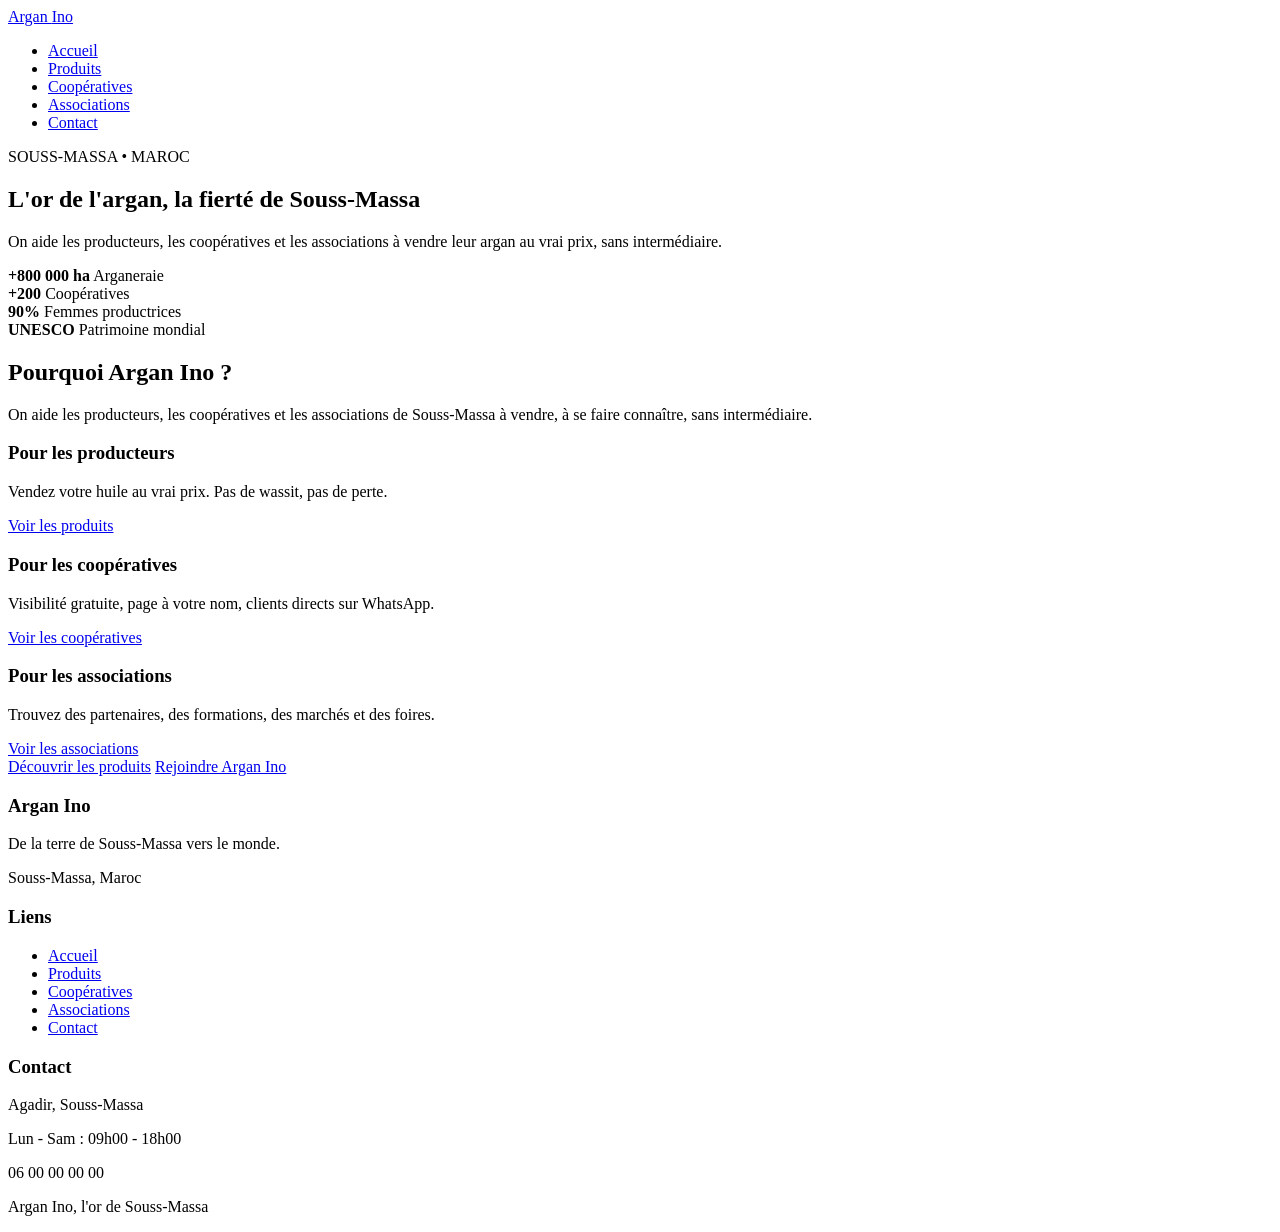
==== index.html @ f687d095 "Rename Index.html to index.html" ====
<!DOCTYPE html>
<html lang="fr">
<head>
  <meta charset="UTF-8">
  <meta name="viewport" content="width=device-width, initial-scale=1.0">
  <title>Accueil | Argan Ino - Souss Massa</title>
  <link rel="stylesheet" href="style.css">
</head>
<body>

  <!-- ============ HEADER ============ -->
  <header>
    <div class="conteneur nav-container">
      <a class="logo" href="imaggg.jpg">Argan <span>Ino</span></a>
      <nav>
        <ul>
          <li><a href="index.html" class="active">Accueil</a></li>
          <li><a href="produits.html">Produits</a></li>
          <li><a href="cooperatives.html">Coopératives</a></li>
          <li><a href="associations.html">Associations</a></li>
          <li><a href="contact.html">Contact</a></li>
        </ul>
      </nav>
    </div>
  </header>

  <main>

    <!-- ============ HERO ============ -->
    <section class="hero">
      <span class="small">SOUSS-MASSA • MAROC</span>
      <h1>L'or de l'argan, <span>la fierté de Souss-Massa</span></h1>
      <p>On aide les producteurs, les coopératives et les associations à vendre leur argan au vrai prix, sans intermédiaire.</p>
    </section>

    <!-- ============ STATS ============ -->
    <section class="conteneur section">
      <div class="stats">
        <div class="stat">
          <strong>+800 000 ha</strong>
          <span>Arganeraie</span>
        </div>
        <div class="stat">
          <strong>+200</strong>
          <span>Coopératives</span>
        </div>
        <div class="stat">
          <strong>90%</strong>
          <span>Femmes productrices</span>
        </div>
        <div class="stat">
          <strong>UNESCO</strong>
          <span>Patrimoine mondial</span>
        </div>
      </div>

      <div class="menu-title">
        <h2>Pourquoi Argan Ino ?</h2>
        <p>
          On aide les producteurs, les coopératives et les associations
          de Souss-Massa à vendre, à se faire connaître, sans intermédiaire.
        </p>
      </div>

      <div class="grid">

        <article class="carte">
          <div class="carte-body">
            <h3>Pour les producteurs</h3>
            <p class="desc">
              Vendez votre huile au vrai prix.
              Pas de wassit, pas de perte.
            </p>
            <a class="btn-carte" href="produits.html">Voir les produits</a>
          </div>
        </article>

        <article class="carte">
          <div class="carte-body">
            <h3>Pour les coopératives</h3>
            <p class="desc">
              Visibilité gratuite, page à votre nom,
              clients directs sur WhatsApp.
            </p>
            <a class="btn-carte" href="cooperatives.html">Voir les coopératives</a>
          </div>
        </article>

        <article class="carte">
          <div class="carte-body">
            <h3>Pour les associations</h3>
            <p class="desc">
              Trouvez des partenaires, des formations,
              des marchés et des foires.
            </p>
            <a class="btn-carte" href="associations.html">Voir les associations</a>
          </div>
        </article>

      </div>

      <div class="boutons boutons-bas">
        <a href="produits.html" class="btn btn-anim">Découvrir les produits</a>
        <a href="contact.html" class="btn btn2 btn-anim">Rejoindre Argan Ino</a>
      </div>
    </section>

  </main>

  <!-- ============ FOOTER ============ -->
  <footer>
    <div class="conteneur footer-cols">
      <div class="col">
        <h3>Argan Ino</h3>
        <p>De la terre de Souss-Massa vers le monde.</p>
        <p>Souss-Massa, Maroc</p>
      </div>
      <div class="col">
        <h3>Liens</h3>
        <ul>
          <li><a href="index.html">Accueil</a></li>
          <li><a href="produits.html">Produits</a></li>
          <li><a href="cooperatives.html">Coopératives</a></li>
          <li><a href="associations.html">Associations</a></li>
          <li><a href="contact.html">Contact</a></li>
        </ul>
      </div>
      <div class="col">
        <h3>Contact</h3>
        <p>Agadir, Souss-Massa</p>
        <p>Lun - Sam : 09h00 - 18h00</p>
        <p>06 00 00 00 00</p>
      </div>
    </div>
    <p class="slogan">Argan Ino, l'or de Souss-Massa</p>
  </footer>

</body>
</html>
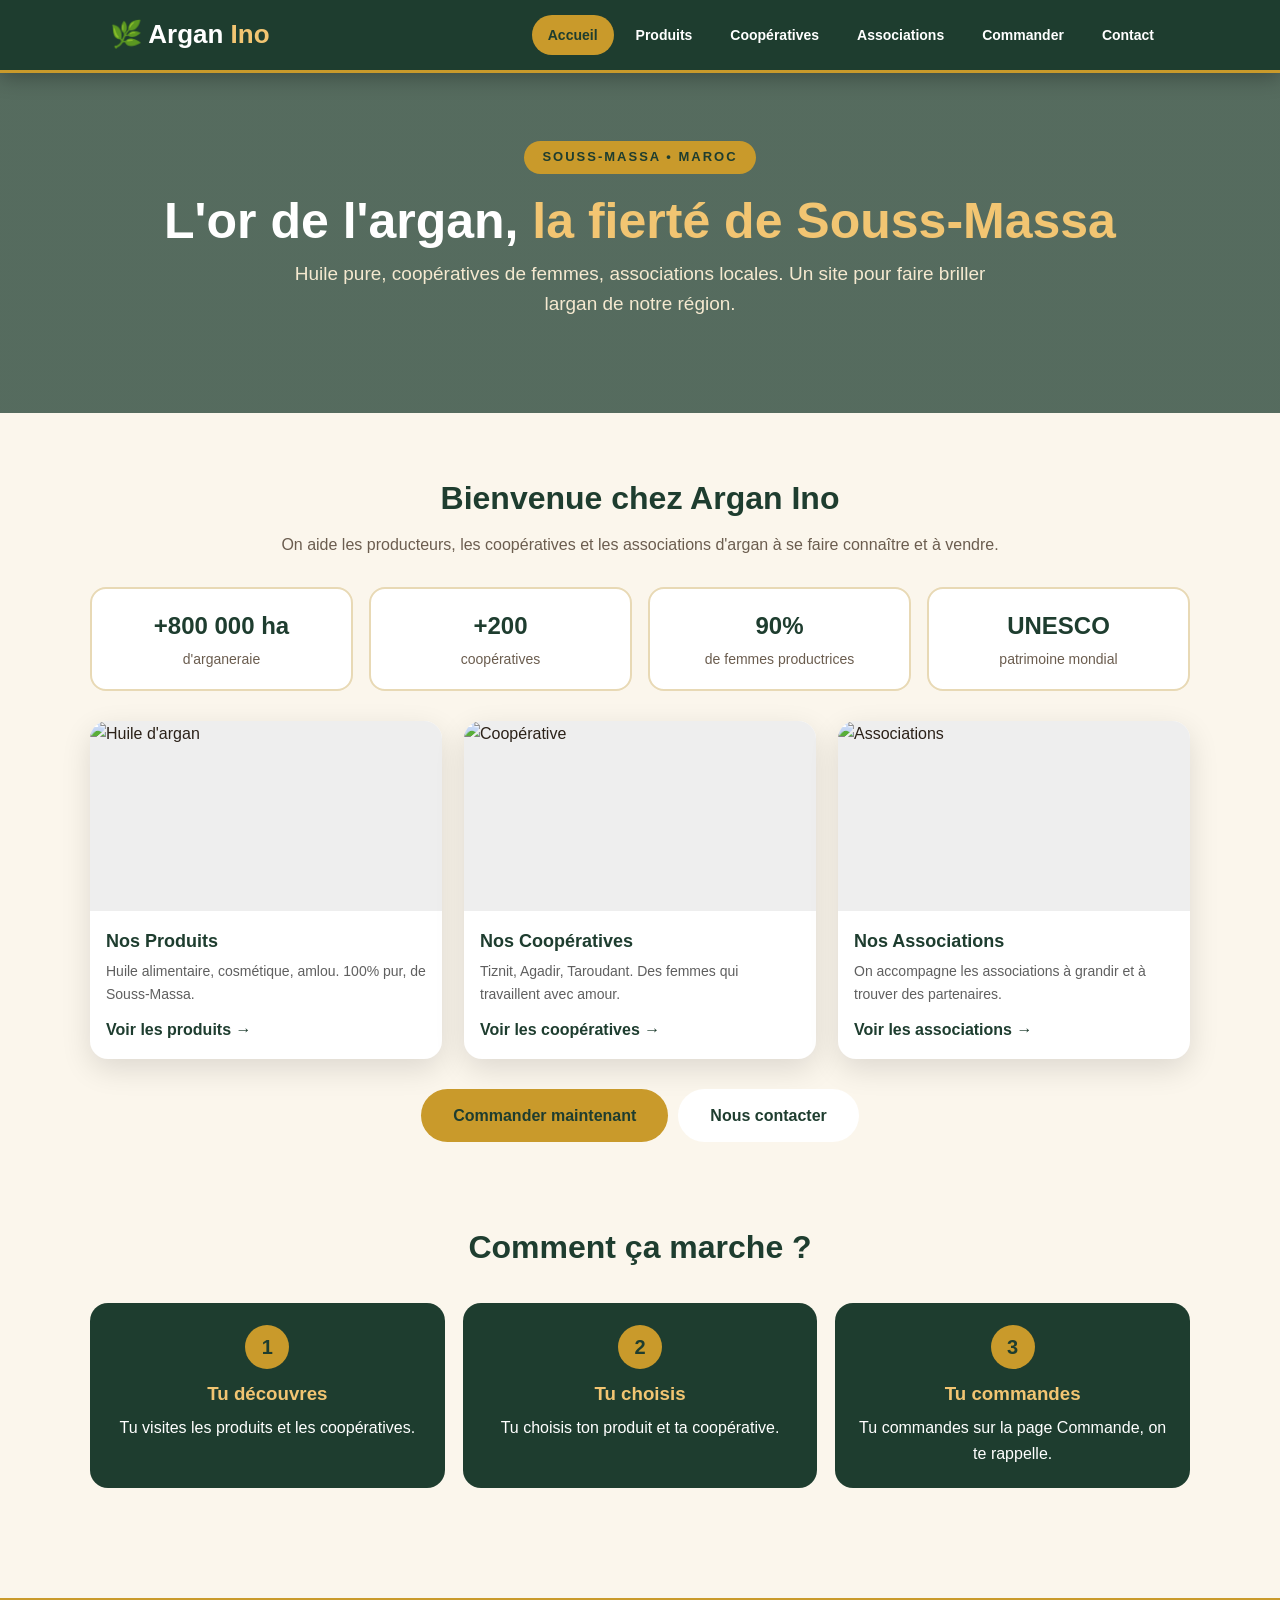
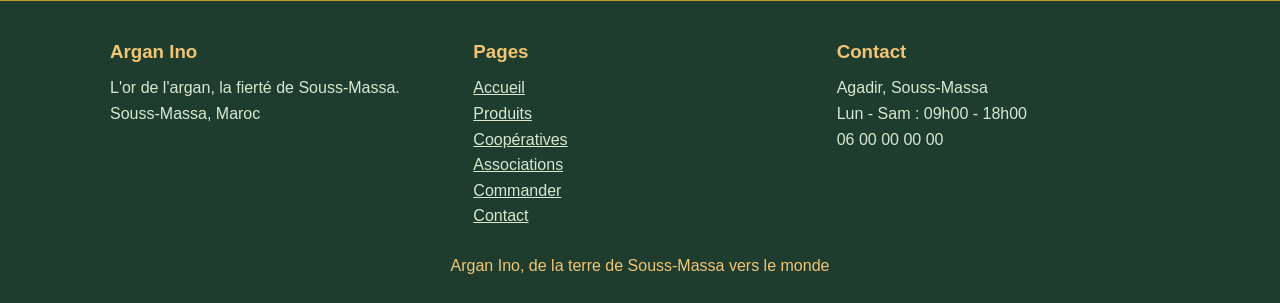
==== commit 6c7e6032: "Argan Ino v44 - 9 vrais produits" ====
--- a/index.html
+++ b/index.html
@@ -1,139 +1,46 @@
 <!DOCTYPE html>
-<html lang="fr">
-<head>
-  <meta charset="UTF-8">
-  <meta name="viewport" content="width=device-width, initial-scale=1.0">
-  <title>Accueil | Argan Ino - Souss Massa</title>
-  <link rel="stylesheet" href="style.css">
-</head>
+<html lang="fr"><head><meta charset="UTF-8"><meta name="viewport" content="width=device-width, initial-scale=1.0">
+<title>Accueil | Argan Ino - Souss-Massa</title><link rel="stylesheet" href="style.css"></head>
 <body>
+<header>
+  <div class="conteneur nav-container">
+    <a class="logo" href="index.html">🌿 Argan <span>Ino</span></a>
+    <nav aria-label="Menu principal"><ul>
+      <li><a href="index.html" class="active">Accueil</a></li>
+      <li><a href="produits.html" class="">Produits</a></li>
+      <li><a href="cooperatives.html" class="">Coopératives</a></li>
+      <li><a href="associations.html" class="">Associations</a></li>
+      <li><a href="commande.html" class="">Commander</a></li>
+      <li><a href="contact.html" class="">Contact</a></li>
+    </ul></nav>
+  </div>
+</header>
+<main>
+<section class="hero hero-petit"><span class="small">SOUSS-MASSA • MAROC</span><h1>L'or de l'argan, <span>la fierté de Souss-Massa</span></h1><p>Huile pure, coopératives de femmes, associations locales. Un site pour faire briller largan de notre région.</p></section>
 
-  <!-- ============ HEADER ============ -->
-  <header>
-    <div class="conteneur nav-container">
-      <a class="logo" href="imaggg.jpg">Argan <span>Ino</span></a>
-      <nav>
-        <ul>
-          <li><a href="index.html" class="active">Accueil</a></li>
-          <li><a href="produits.html">Produits</a></li>
-          <li><a href="cooperatives.html">Coopératives</a></li>
-          <li><a href="associations.html">Associations</a></li>
-          <li><a href="contact.html">Contact</a></li>
-        </ul>
-      </nav>
-    </div>
-  </header>
+<section class="conteneur section"><div class="titre"><h2>Bienvenue chez Argan Ino</h2><p>On aide les producteurs, les coopératives et les associations d'argan à se faire connaître et à vendre.</p></div>
+<div class="stats"><div class="stat"><strong>+800 000 ha</strong><span>d'arganeraie</span></div><div class="stat"><strong>+200</strong><span>coopératives</span></div><div class="stat"><strong>90%</strong><span>de femmes productrices</span></div><div class="stat"><strong>UNESCO</strong><span>patrimoine mondial</span></div></div>
+<div class="grid">
+<article class="carte"><img src="https://images.unsplash.com/photo-1608571423902-eed4a5ad8108?w=600&q=80" alt="Huile d'argan"><div class="carte-body"><h3>Nos Produits</h3><p class="desc">Huile alimentaire, cosmétique, amlou. 100% pur, de Souss-Massa.</p><a class="btn-mini" href="produits.html">Voir les produits →</a></div></article>
+<article class="carte"><img src="https://images.unsplash.com/photo-1596040033229-a9821ebd058d?w=600&q=80" alt="Coopérative"><div class="carte-body"><h3>Nos Coopératives</h3><p class="desc">Tiznit, Agadir, Taroudant. Des femmes qui travaillent avec amour.</p><a class="btn-mini" href="cooperatives.html">Voir les coopératives →</a></div></article>
+<article class="carte"><img src="https://images.unsplash.com/photo-1559027615-cd4628902d4a?w=600&q=80" alt="Associations"><div class="carte-body"><h3>Nos Associations</h3><p class="desc">On accompagne les associations à grandir et à trouver des partenaires.</p><a class="btn-mini" href="associations.html">Voir les associations →</a></div></article>
+</div>
+<div class="centre"><a href="commande.html" class="btn">Commander maintenant</a> <a href="contact.html" class="btn btn2">Nous contacter</a></div>
+</section>
+<section class="conteneur section"><div class="titre"><h2>Comment ça marche ?</h2></div>
+<div class="etapes"><div class="etape"><span>1</span><h3>Tu découvres</h3><p>Tu visites les produits et les coopératives.</p></div><div class="etape"><span>2</span><h3>Tu choisis</h3><p>Tu choisis ton produit et ta coopérative.</p></div><div class="etape"><span>3</span><h3>Tu commandes</h3><p>Tu commandes sur la page Commande, on te rappelle.</p></div></div></section>
 
-  <main>
-
-    <!-- ============ HERO ============ -->
-    <section class="hero">
-      <span class="small">SOUSS-MASSA • MAROC</span>
-      <h1>L'or de l'argan, <span>la fierté de Souss-Massa</span></h1>
-      <p>On aide les producteurs, les coopératives et les associations à vendre leur argan au vrai prix, sans intermédiaire.</p>
-    </section>
-
-    <!-- ============ STATS ============ -->
-    <section class="conteneur section">
-      <div class="stats">
-        <div class="stat">
-          <strong>+800 000 ha</strong>
-          <span>Arganeraie</span>
-        </div>
-        <div class="stat">
-          <strong>+200</strong>
-          <span>Coopératives</span>
-        </div>
-        <div class="stat">
-          <strong>90%</strong>
-          <span>Femmes productrices</span>
-        </div>
-        <div class="stat">
-          <strong>UNESCO</strong>
-          <span>Patrimoine mondial</span>
-        </div>
-      </div>
-
-      <div class="menu-title">
-        <h2>Pourquoi Argan Ino ?</h2>
-        <p>
-          On aide les producteurs, les coopératives et les associations
-          de Souss-Massa à vendre, à se faire connaître, sans intermédiaire.
-        </p>
-      </div>
-
-      <div class="grid">
-
-        <article class="carte">
-          <div class="carte-body">
-            <h3>Pour les producteurs</h3>
-            <p class="desc">
-              Vendez votre huile au vrai prix.
-              Pas de wassit, pas de perte.
-            </p>
-            <a class="btn-carte" href="produits.html">Voir les produits</a>
-          </div>
-        </article>
-
-        <article class="carte">
-          <div class="carte-body">
-            <h3>Pour les coopératives</h3>
-            <p class="desc">
-              Visibilité gratuite, page à votre nom,
-              clients directs sur WhatsApp.
-            </p>
-            <a class="btn-carte" href="cooperatives.html">Voir les coopératives</a>
-          </div>
-        </article>
-
-        <article class="carte">
-          <div class="carte-body">
-            <h3>Pour les associations</h3>
-            <p class="desc">
-              Trouvez des partenaires, des formations,
-              des marchés et des foires.
-            </p>
-            <a class="btn-carte" href="associations.html">Voir les associations</a>
-          </div>
-        </article>
-
-      </div>
-
-      <div class="boutons boutons-bas">
-        <a href="produits.html" class="btn btn-anim">Découvrir les produits</a>
-        <a href="contact.html" class="btn btn2 btn-anim">Rejoindre Argan Ino</a>
-      </div>
-    </section>
-
-  </main>
-
-  <!-- ============ FOOTER ============ -->
-  <footer>
-    <div class="conteneur footer-cols">
-      <div class="col">
-        <h3>Argan Ino</h3>
-        <p>De la terre de Souss-Massa vers le monde.</p>
-        <p>Souss-Massa, Maroc</p>
-      </div>
-      <div class="col">
-        <h3>Liens</h3>
-        <ul>
-          <li><a href="index.html">Accueil</a></li>
-          <li><a href="produits.html">Produits</a></li>
-          <li><a href="cooperatives.html">Coopératives</a></li>
-          <li><a href="associations.html">Associations</a></li>
-          <li><a href="contact.html">Contact</a></li>
-        </ul>
-      </div>
-      <div class="col">
-        <h3>Contact</h3>
-        <p>Agadir, Souss-Massa</p>
-        <p>Lun - Sam : 09h00 - 18h00</p>
-        <p>06 00 00 00 00</p>
-      </div>
-    </div>
-    <p class="slogan">Argan Ino, l'or de Souss-Massa</p>
-  </footer>
-
-</body>
-</html>
+</main>
+<footer>
+  <div class="conteneur footer-cols">
+    <div class="col"><h3>Argan Ino</h3><p>L'or de l'argan, la fierté de Souss-Massa.</p><p>Souss-Massa, Maroc</p></div>
+    <div class="col"><h3>Pages</h3><ul>
+      <li><a href="index.html">Accueil</a></li><li><a href="produits.html">Produits</a></li>
+      <li><a href="cooperatives.html">Coopératives</a></li><li><a href="associations.html">Associations</a></li>
+      <li><a href="commande.html">Commander</a></li><li><a href="contact.html">Contact</a></li>
+    </ul></div>
+    <div class="col"><h3>Contact</h3><p>Agadir, Souss-Massa</p><p>Lun - Sam : 09h00 - 18h00</p><p>06 00 00 00 00</p></div>
+  </div>
+  <p class="slogan">Argan Ino, de la terre de Souss-Massa vers le monde</p>
+</footer>
+</body></html>
--- a/style.css
+++ b/style.css
@@ -0,0 +1,70 @@
+/* Argan Ino - HTML + CSS SEULEMENT, sans JavaScript */
+*{margin:0;padding:0;box-sizing:border-box;font-family:'Segoe UI',Arial,sans-serif}
+body{background:#FBF6EC;color:#2B2118;line-height:1.6}
+.conteneur{max-width:1100px;margin:0 auto;padding:0 20px}
+a{color:#1E3D2F}
+img{max-width:100%}
+header{background:#1E3D2F;position:sticky;top:0;z-index:100;box-shadow:0 4px 20px rgba(0,0,0,.3);border-bottom:3px solid #C99A2B}
+.nav-container{display:flex;justify-content:space-between;align-items:center;padding:14px 20px;flex-wrap:wrap;gap:10px}
+.logo{font-size:26px;font-weight:900;color:#fff;text-decoration:none}
+.logo span{color:#F2C572}
+nav ul{list-style:none;display:flex;gap:6px;flex-wrap:wrap}
+nav a{display:block;color:#fff;text-decoration:none;padding:9px 16px;border-radius:30px;font-weight:600;font-size:14px}
+nav a:hover,nav a.active{background:#C99A2B;color:#1E3D2F}
+.hero{display:flex;flex-direction:column;align-items:center;justify-content:center;text-align:center;min-height:480px;padding:60px 20px;background:linear-gradient(rgba(30,61,47,.75),rgba(30,61,47,.75)),url('https://images.unsplash.com/photo-1596040033229-a9821ebd058d?w=1600&q=80') center/cover no-repeat;color:#fff}
+.hero-petit{min-height:340px}
+.hero .small{background:#C99A2B;color:#1E3D2F;padding:6px 18px;border-radius:20px;font-size:13px;font-weight:bold;letter-spacing:2px}
+.hero h1{font-size:50px;line-height:1.1;margin:20px 0 10px;animation:apparition 1s ease-out}
+.hero h1 span{color:#F2C572}
+.hero p{font-size:19px;color:#F5E9D0;max-width:700px;margin:0 auto 25px}
+.boutons,.centre{display:flex;flex-wrap:wrap;justify-content:center;gap:10px}
+.btn{display:inline-block;background:#C99A2B;color:#1E3D2F;padding:14px 32px;border-radius:30px;text-decoration:none;font-weight:bold}
+.btn:hover{background:#F2C572;transform:translateY(-2px)}
+.btn2{background:#fff;color:#1E3D2F}
+.btn-mini{display:inline-block;margin-top:12px;color:#1E3D2F;font-weight:bold;text-decoration:none}
+.btn-mini:hover{color:#C99A2B}
+.section{padding:60px 0 20px}
+.titre{text-align:center;margin-bottom:30px}
+.titre h2{font-size:32px;color:#1E3D2F}
+.titre p{color:#6b5d4f;margin-top:8px}
+.stats{display:flex;flex-wrap:wrap;gap:16px;justify-content:center;margin-bottom:30px}
+.stat{flex:1 1 180px;background:#fff;border:2px solid #E8D9B5;border-radius:16px;padding:18px;text-align:center;animation:apparition 1s ease-out}
+.stat strong{display:block;font-size:24px;color:#1E3D2F}
+.stat span{color:#6b5d4f;font-size:14px}
+.grid{display:flex;flex-wrap:wrap;gap:22px;margin:0 auto 30px}
+.carte{flex:1 1 260px;display:flex;flex-direction:column;background:#fff;border-radius:18px;overflow:hidden;box-shadow:0 10px 30px rgba(0,0,0,.12);transition:transform .3s}
+.carte:hover{transform:translateY(-6px)}
+.carte img{display:block;width:100%;height:190px;object-fit:cover;background:#eee}
+.carte-body{flex:1;display:flex;flex-direction:column;padding:16px}
+.carte-body h3{color:#1E3D2F;font-size:18px}
+.carte-body .desc{font-size:14px;color:#5f5f5f;margin-top:4px}
+.prix-row{display:flex;justify-content:space-between;align-items:center;margin-top:auto;padding-top:12px}
+.prix{color:#9A6B0F;font-weight:900;font-size:18px}
+.badge{background:#F2C572;color:#1E3D2F;font-size:12px;padding:4px 10px;border-radius:20px;font-weight:bold}
+.etapes{display:flex;flex-wrap:wrap;gap:18px;margin-bottom:30px}
+.etape{flex:1 1 220px;background:#1E3D2F;color:#fff;padding:22px;border-radius:18px;text-align:center}
+.etape span{display:inline-block;width:44px;height:44px;line-height:44px;background:#C99A2B;color:#1E3D2F;border-radius:50%;font-weight:900;font-size:20px}
+.etape h3{margin:10px 0 6px;color:#F2C572}
+.commande-box,.contact-box{display:flex;flex-wrap:wrap;gap:28px;text-align:left}
+.infos{flex:1 1 260px;padding:24px;background:#1E3D2F;color:#fff;border-radius:18px}
+.infos h2{color:#F2C572;margin-bottom:14px}
+.infos p{margin-bottom:14px;color:#F5E9D0}
+.ligne{display:flex;justify-content:space-between;padding:10px 0;border-bottom:1px solid rgba(255,255,255,.2)}
+.ligne.total{border:none;font-size:18px}
+.note{font-size:13px;margin-top:10px}
+.wa{display:inline-block;background:#23966a;color:#fff;padding:12px 18px;border-radius:999px;text-decoration:none;font-weight:bold;margin-top:14px;animation:pulse 1.5s infinite}
+.formulaire{flex:2 1 340px;padding:24px;background:#fff;border-radius:18px;box-shadow:0 10px 30px rgba(0,0,0,.1)}
+.formulaire label{display:block;margin-bottom:4px;font-weight:bold}
+.formulaire input,.formulaire textarea,.formulaire select{display:block;width:100%;padding:12px;margin-bottom:16px;border:1px solid #D8C9A8;border-radius:10px;font-size:16px}
+.formulaire button{width:100%;padding:14px;border:none;border-radius:30px;background:#C99A2B;color:#1E3D2F;font-size:16px;font-weight:bold;cursor:pointer}
+.formulaire button:hover{background:#F2C572}
+footer{margin-top:60px;padding:36px 0 24px;background:#1E3D2F;color:#D8E8D0;border-top:3px solid #C99A2B}
+.footer-cols{display:flex;gap:30px;flex-wrap:wrap}
+.col{flex:1;min-width:200px}
+.col h3{color:#F2C572;margin-bottom:8px}
+.col ul{list-style:none}
+.col a{color:#D8E8D0}
+.slogan{margin-top:24px;text-align:center;color:#F2C572}
+@keyframes apparition{from{opacity:0;transform:translateY(15px)}to{opacity:1;transform:translateY(0)}}
+@keyframes pulse{0%,100%{transform:scale(1)}50%{transform:scale(1.08)}}
+@media(max-width:640px){.hero h1{font-size:34px}.titre h2{font-size:26px}.footer-cols{flex-direction:column}nav a{padding:8px 12px;font-size:13px}}
